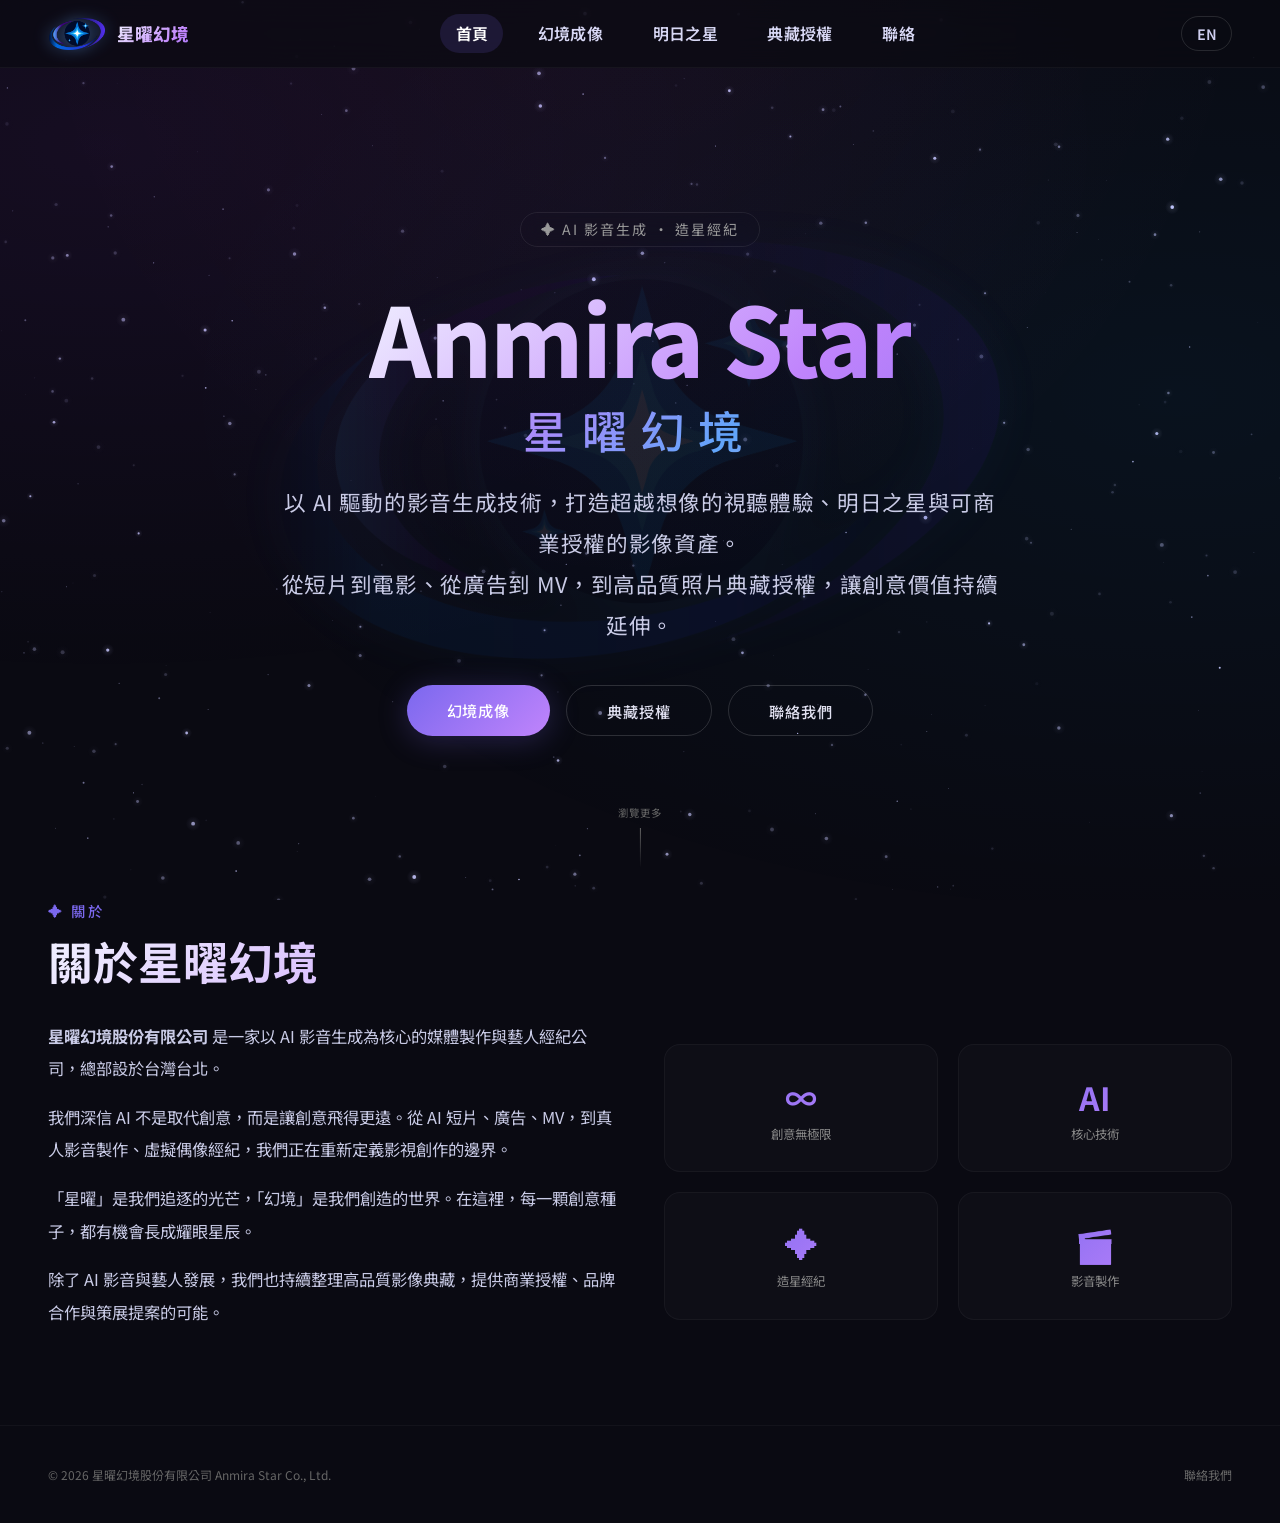
==== index.html @ bf7155d7 "Add files via upload Initial website upload" ====
<!DOCTYPE html>
<html lang="zh-TW">
<head>
    <meta charset="UTF-8">
    <meta name="viewport" content="width=device-width, initial-scale=1.0">
    <link rel="icon" href="assets/logo/logo.png">
    <title>星曜幻境 | Anmira Star</title>
    <meta name="description" content="星曜幻境 — AI 影音生成服務，短片、電影、廣告、MV、AI 虛擬偶像經紀。">
    <link rel="preconnect" href="https://fonts.googleapis.com">
    <link rel="preconnect" href="https://fonts.gstatic.com" crossorigin>
    <link href="https://fonts.googleapis.com/css2?family=Noto+Sans+TC:wght@300;400;500;700;900&family=Inter:wght@300;400;500;600;700;800&display=swap" rel="stylesheet">
    <style>
        *,*::before,*::after{margin:0;padding:0;box-sizing:border-box}
        html{scroll-behavior:smooth}
        body{font-family:'Noto Sans TC','Inter',sans-serif;background:#0a0a12;color:#e0e0f0;overflow-x:hidden}
        a{text-decoration:none;color:inherit}
        #starfield{position:fixed;top:0;left:0;width:100vw;height:100vh;z-index:0;pointer-events:none}
        .aether{position:fixed;top:-40%;left:-20%;width:140%;height:140%;background:radial-gradient(ellipse at 20% 40%,rgba(180,60,255,.07) 0%,transparent 50%),radial-gradient(ellipse at 80% 60%,rgba(0,180,255,.05) 0%,transparent 50%),radial-gradient(ellipse at 50% 20%,rgba(255,100,200,.04) 0%,transparent 50%);z-index:1;pointer-events:none;animation:ad 25s ease-in-out infinite}
        @keyframes ad{0%,100%{transform:translate(0,0)rotate(0deg)}25%{transform:translate(1.5%,-1%)rotate(.8deg)}50%{transform:translate(-.5%,1.5%)rotate(-.5deg)}75%{transform:translate(2%,.5%)rotate(.3deg)}}

        nav{position:fixed;top:0;left:0;right:0;z-index:100;display:flex;justify-content:space-between;align-items:center;padding:1rem 3rem;background:rgba(10,10,18,.7);backdrop-filter:blur(20px);border-bottom:1px solid rgba(255,255,255,.04)}
        .nav-logo{display:flex;align-items:center;gap:.7rem}
        .nav-logo-img{width:58px;height:32px;object-fit:contain;filter:drop-shadow(0 0 8px rgba(96,165,250,.45));animation:logoPulse 4.8s ease-in-out infinite}
        @keyframes logoPulse{0%,100%{transform:scale(1);filter:drop-shadow(0 0 7px rgba(96,165,250,.35))}50%{transform:scale(1.08);filter:drop-shadow(0 0 18px rgba(192,132,252,.7))}}
        .nav-logo svg{width:32px;height:32px}
        .nav-logo .bn{font-size:1.1rem;font-weight:800;background:linear-gradient(135deg,#f0f0ff,#c084fc,#7b68ee,#60a5fa,#f472b6,#fbbf24);-webkit-background-clip:text;-webkit-text-fill-color:transparent;background-clip:text;background-size:400% 400%;animation:hg 10s ease-in-out infinite}
        .nav-links{display:flex;gap:1.2rem;list-style:none}
        .nav-links a{font-size:1rem;font-weight:600;letter-spacing:.02em;color:#d8d8f5;padding:.45rem .95rem;border-radius:30px;transition:all .3s}
        .nav-links a:hover,.nav-links a.active{color:#fff;background:rgba(123,104,238,.12)}
        .nav-links a.active{background:rgba(123,104,238,.15)}
        .nav-right{display:flex;align-items:center;gap:1rem}
        .nav-lang-btn{padding:.38rem .9rem;border:1px solid rgba(255,255,255,.12);border-radius:30px;font-size:.9rem;font-weight:600;color:#cfcff0;transition:all .3s}
        .nav-lang-btn:hover{border-color:#7b68ee;color:#ffffff;background:rgba(123,104,238,.12)}
        .hamburger{display:none;flex-direction:column;gap:5px;cursor:pointer;padding:4px}
        .hamburger span{width:24px;height:2px;background:#e0e0f0;border-radius:2px;transition:.3s}

        .hero{position:relative;z-index:2;min-height:100vh;display:flex;flex-direction:column;justify-content:center;align-items:center;text-align:center;padding:7rem 2rem 4rem;overflow:hidden}
        .hero-logo-orbit{position:absolute;inset:auto auto 50% 50%;width:min(58vw,720px);height:auto;transform:translate(-50%,50%);opacity:.08;z-index:-1;filter:blur(.2px) drop-shadow(0 0 28px rgba(96,165,250,.55));animation:heroLogoFloat 16s ease-in-out infinite}
        @keyframes heroLogoFloat{0%,100%{transform:translate(-50%,50%) scale(1) rotate(-2deg);opacity:.07}50%{transform:translate(-50%,50%) scale(1.06) rotate(2deg);opacity:.13}}
        .hero-badge{display:inline-block;padding:.4rem 1.2rem;border:1px solid rgba(255,255,255,.08);border-radius:100px;font-size:.88rem;letter-spacing:.15em;color:#999;margin-bottom:2rem;backdrop-filter:blur(8px)}
        .hero h1{font-size:clamp(2.8rem,8vw,6rem);font-weight:800;line-height:1.2;letter-spacing:-.02em}
        .hero h1 .main{display:block;background:linear-gradient(135deg,#f0f0ff,#c084fc,#7b68ee,#60a5fa,#f472b6,#fbbf24);-webkit-background-clip:text;-webkit-text-fill-color:transparent;background-clip:text;background-size:400% 400%;animation:hg 10s ease-in-out infinite}
        @keyframes hg{0%,100%{background-position:0% 50%}25%{background-position:100% 50%}50%{background-position:200% 50%}75%{background-position:100% 50%}}
        .hero h1 .cn{display:block;font-size:clamp(1.6rem,4vw,2.8rem);font-weight:500;letter-spacing:.3em;margin-top:.6rem;background:linear-gradient(135deg,#c8c8e8,#a78bfa,#60a5fa,#f9a8d4);-webkit-background-clip:text;-webkit-text-fill-color:transparent;background-clip:text}
        .hero-sub{font-size:clamp(1.05rem,2.2vw,1.35rem);color:#c9cbe6;margin-top:1.5rem;max-width:720px;font-weight:400;letter-spacing:.03em;line-height:1.9}
        .hero-cta{margin-top:2.5rem;display:flex;gap:1rem;flex-wrap:wrap;justify-content:center}
        .btn{padding:.85rem 2.5rem;border-radius:60px;font-size:.95rem;font-weight:500;letter-spacing:.06em;transition:all .4s;border:none;cursor:pointer;font-family:inherit;display:inline-block}
        .btn-primary{background:linear-gradient(135deg,#7b68ee,#c084fc,#f472b6);color:#fff;background-size:200% 200%;box-shadow:0 4px 30px rgba(123,104,238,.25)}
        .btn-primary:hover{transform:translateY(-2px);box-shadow:0 8px 40px rgba(123,104,238,.4);background-position:100% 100%}
        .btn-outline{background:transparent;border:1px solid rgba(255,255,255,.15);color:#e0e0f0}
        .btn-outline:hover{border-color:#c084fc;background:rgba(192,132,252,.08)}
        .scroll-indicator{position:absolute;bottom:2rem;left:50%;transform:translateX(-50%);display:flex;flex-direction:column;align-items:center;gap:.5rem;color:#666;font-size:.65rem;letter-spacing:.1em}
        .scroll-indicator .line{width:1px;height:40px;background:linear-gradient(to bottom,#666,transparent);animation:sp 2s ease-in-out infinite}
        @keyframes sp{0%,100%{opacity:.3}50%{opacity:1}}

        .gt{background:linear-gradient(135deg,#f0f0ff,#c084fc,#7b68ee,#60a5fa,#f472b6,#fbbf24);-webkit-background-clip:text;-webkit-text-fill-color:transparent;background-clip:text;background-size:300% 300%;animation:gs 8s ease-in-out infinite}
        @keyframes gs{0%,100%{background-position:0% 50%}50%{background-position:100% 50%}}

        section{z-index:2;padding:5rem 3rem;position:relative}
        .s-label{font-size:.9rem;letter-spacing:.2em;color:#7b68ee;margin-bottom:.8rem;font-weight:500}
        .s-title{font-size:clamp(1.8rem,4vw,2.8rem);font-weight:700;margin-bottom:.8rem;line-height:1.2}
        .s-desc{color:#c9cbe6;max-width:640px;line-height:1.9;font-weight:400;font-size:1.02rem}

        .about-grid{display:grid;grid-template-columns:1fr 1fr;gap:3rem;align-items:center;margin-top:2rem}
        .about-grid .text p{color:#c9cbe6;line-height:2;margin-bottom:1rem;font-weight:400;font-size:1.02rem}
        .about-stats{display:grid;grid-template-columns:1fr 1fr;gap:1.2rem}
        .stat-item{text-align:center;padding:1.8rem;background:rgba(255,255,255,.02);border-radius:16px;border:1px solid rgba(255,255,255,.04)}
        .stat-item .num{font-size:2rem;font-weight:700;background:linear-gradient(135deg,#7b68ee,#c084fc,#60a5fa,#f472b6);-webkit-background-clip:text;-webkit-text-fill-color:transparent;background-clip:text;background-size:300% 300%;animation:gs 6s ease-in-out infinite}
        .stat-item .label{font-size:.78rem;color:#888;margin-top:.3rem}

        footer{z-index:2;padding:2.5rem 3rem;border-top:1px solid rgba(255,255,255,.04);display:flex;justify-content:space-between;align-items:center;flex-wrap:wrap;gap:1rem;font-size:.75rem;color:#666;position:relative}
        footer .fl{display:flex;gap:1.5rem}
        footer .fl a:hover{color:#c084fc}

        @media(max-width:900px){
            nav{padding:.9rem 1.5rem}
            .nav-links{display:none;position:fixed;top:60px;left:0;right:0;background:rgba(10,10,18,.95);backdrop-filter:blur(20px);flex-direction:column;padding:2rem;gap:1rem;text-align:center}
            .nav-links.open{display:flex}
            .nav-links a{padding:.6rem}
            .hamburger{display:flex}
            section{padding:3.5rem 1.5rem}
            .about-grid{grid-template-columns:1fr;gap:2rem}
            footer{flex-direction:column;text-align:center;padding:1.5rem}
        }
        @media(max-width:600px){.hero{padding-top:5rem}.hero-cta{flex-direction:column;align-items:center}.btn{width:100%;max-width:260px;text-align:center}}
    
        .logo-splash{position:fixed;inset:0;z-index:1000;background:#0a0a12;display:flex;align-items:center;justify-content:center;pointer-events:none;animation:splashFade 2.1s ease forwards}
        .logo-splash img{width:min(42vw,420px);filter:drop-shadow(0 0 30px rgba(96,165,250,.7));animation:splashLogo 1.8s ease-in-out forwards}
        @keyframes splashFade{0%,70%{opacity:1}100%{opacity:0;visibility:hidden}}
        @keyframes splashLogo{0%{opacity:0;transform:scale(.82) rotate(-6deg)}45%{opacity:1;transform:scale(1.06) rotate(2deg)}100%{opacity:.92;transform:scale(1) rotate(0)}}
    </style>
</head>
<body>
    <div class="logo-splash"><img src="assets/logo/logo.png" alt="Anmira Star logo intro"></div>
    <canvas id="starfield"></canvas>
    <div class="aether"></div>

    <nav>
        <div class="nav-logo">
            <img class="nav-logo-img" src="assets/logo/logo.png" alt="Anmira Star logo">
            <span class="bn">星曜幻境</span>
        </div>
        <ul class="nav-links">
            <li><a href="index.html" class="active">首頁</a></li>
            <li><a href="vision.html">幻境成像</a></li>
            <li><a href="stars.html">明日之星</a></li>
            <li><a href="licensing.html">典藏授權</a></li>
            <li><a href="contact.html">聯絡</a></li>
        </ul>
        <div class="nav-right">
            <a href="en.html" class="nav-lang-btn">EN</a>
            <div class="hamburger" onclick="document.querySelector('.nav-links').classList.toggle('open')"><span></span><span></span><span></span></div>
        </div>
    </nav>

    <section class="hero" id="home">
        <img class="hero-logo-orbit" src="assets/logo/logo.png" alt="Anmira Star logo background">
        <div class="hero-badge">✦ AI 影音生成 · 造星經紀</div>
        <h1>
            <span class="main">Anmira Star</span>
            <span class="cn">星曜幻境</span>
        </h1>
        <p class="hero-sub">
            以 AI 驅動的影音生成技術，打造超越想像的視聽體驗、明日之星與可商業授權的影像資產。<br>
            從短片到電影、從廣告到 MV，到高品質照片典藏授權，讓創意價值持續延伸。
        </p>
        <div class="hero-cta">
            <a href="vision.html" class="btn btn-primary">幻境成像</a>
            <a href="licensing.html" class="btn btn-outline">典藏授權</a>
            <a href="contact.html" class="btn btn-outline">聯絡我們</a>
        </div>
        <div class="scroll-indicator"><span>瀏覽更多</span><div class="line"></div></div>
    </section>

    <section id="about" style="padding-top:0">
        <div class="s-label">✦ 關於</div>
        <h2 class="s-title gt">關於星曜幻境</h2>
        <div class="about-grid">
            <div class="text">
                <p><strong>星曜幻境股份有限公司</strong> 是一家以 AI 影音生成為核心的媒體製作與藝人經紀公司，總部設於台灣台北。</p>
                <p>我們深信 AI 不是取代創意，而是讓創意飛得更遠。從 AI 短片、廣告、MV，到真人影音製作、虛擬偶像經紀，我們正在重新定義影視創作的邊界。</p>
                <p>「星曜」是我們追逐的光芒，「幻境」是我們創造的世界。在這裡，每一顆創意種子，都有機會長成耀眼星辰。</p>
                <p>除了 AI 影音與藝人發展，我們也持續整理高品質影像典藏，提供商業授權、品牌合作與策展提案的可能。</p>
            </div>
            <div class="about-stats">
                <div class="stat-item"><div class="num">∞</div><div class="label">創意無極限</div></div>
                <div class="stat-item"><div class="num">AI</div><div class="label">核心技術</div></div>
                <div class="stat-item"><div class="num">✦</div><div class="label">造星經紀</div></div>
                <div class="stat-item"><div class="num">🎬</div><div class="label">影音製作</div></div>
            </div>
        </div>
    </section>

    <footer>
        <div>© 2026 星曜幻境股份有限公司 Anmira Star Co., Ltd.</div>
        <div class="fl"><a href="contact.html">聯絡我們</a></div>
    </footer>

    <script>
        const c=document.getElementById('starfield'),x=c.getContext('2d');
        let w,h,s=[];
        function r(){w=c.width=innerWidth;h=c.height=innerHeight}
        addEventListener('resize',r);r();
        for(let i=350;i--;)s.push({x:Math.random()*w,y:Math.random()*h,r:Math.random()*1.8+.2,a:Math.random()*.8+.2,sp:Math.random()*.15+.02,d:Math.random()*.3-.15,p:Math.random()*6.28,ps:Math.random()*.01+.005});
        function dr(){x.clearRect(0,0,w,h);for(const o of s){o.p+=o.ps;let a=o.a*(.6+.4*Math.sin(o.p));x.beginPath();x.arc(o.x,o.y,o.r,0,7);x.fillStyle=`rgba(200,200,255,${a})`;x.fill();if(o.r>1){let g=x.createRadialGradient(o.x,o.y,0,o.x,o.y,o.r*4);g.addColorStop(0,`rgba(200,200,255,${a*.15})`);g.addColorStop(1,'rgba(200,200,255,0)');x.beginPath();x.arc(o.x,o.y,o.r*4,0,7);x.fillStyle=g;x.fill()}}}
        function an(){for(const o of s){o.x+=o.d;o.y+=o.sp;if(o.y>h+5){o.y=-5;o.x=Math.random()*w}if(o.x>w+5)o.x=-5;if(o.x<-5)o.x=w+5}dr();requestAnimationFrame(an)}
        an();
    </script>
</body>
</html>
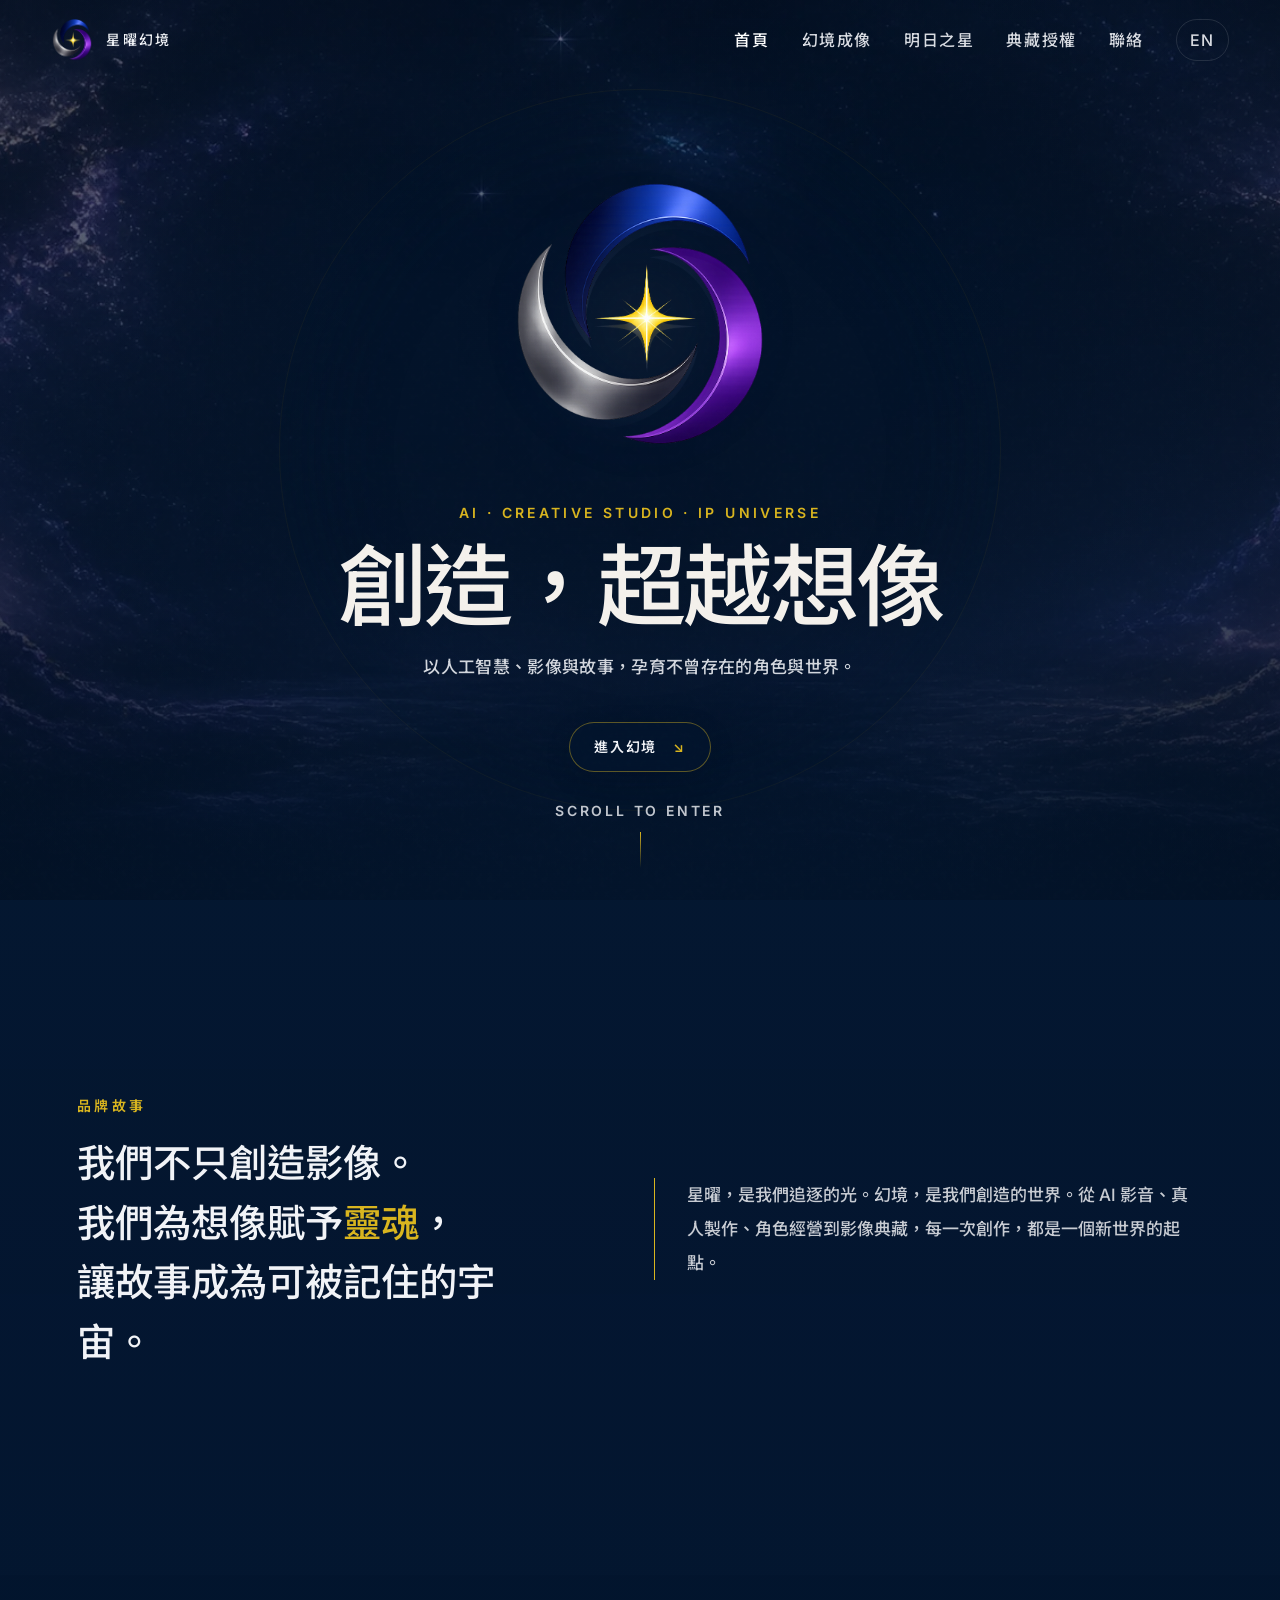
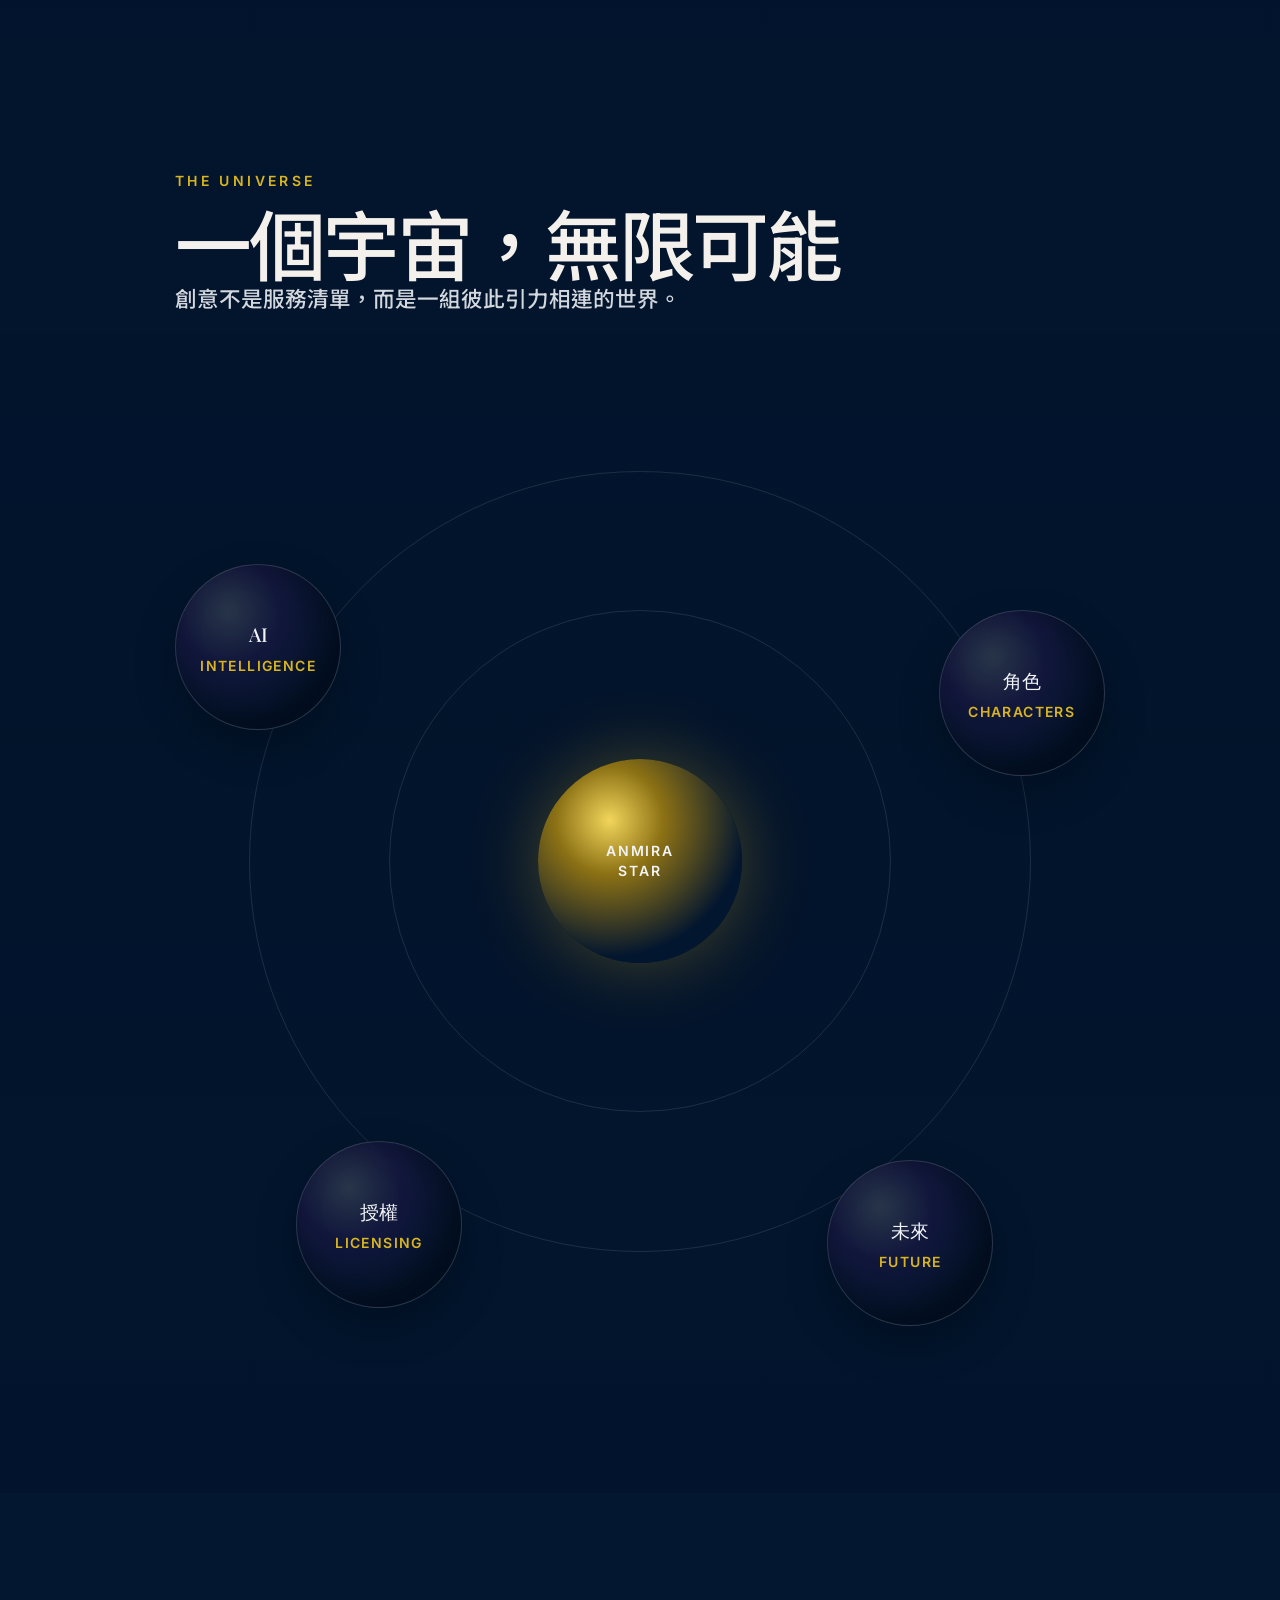
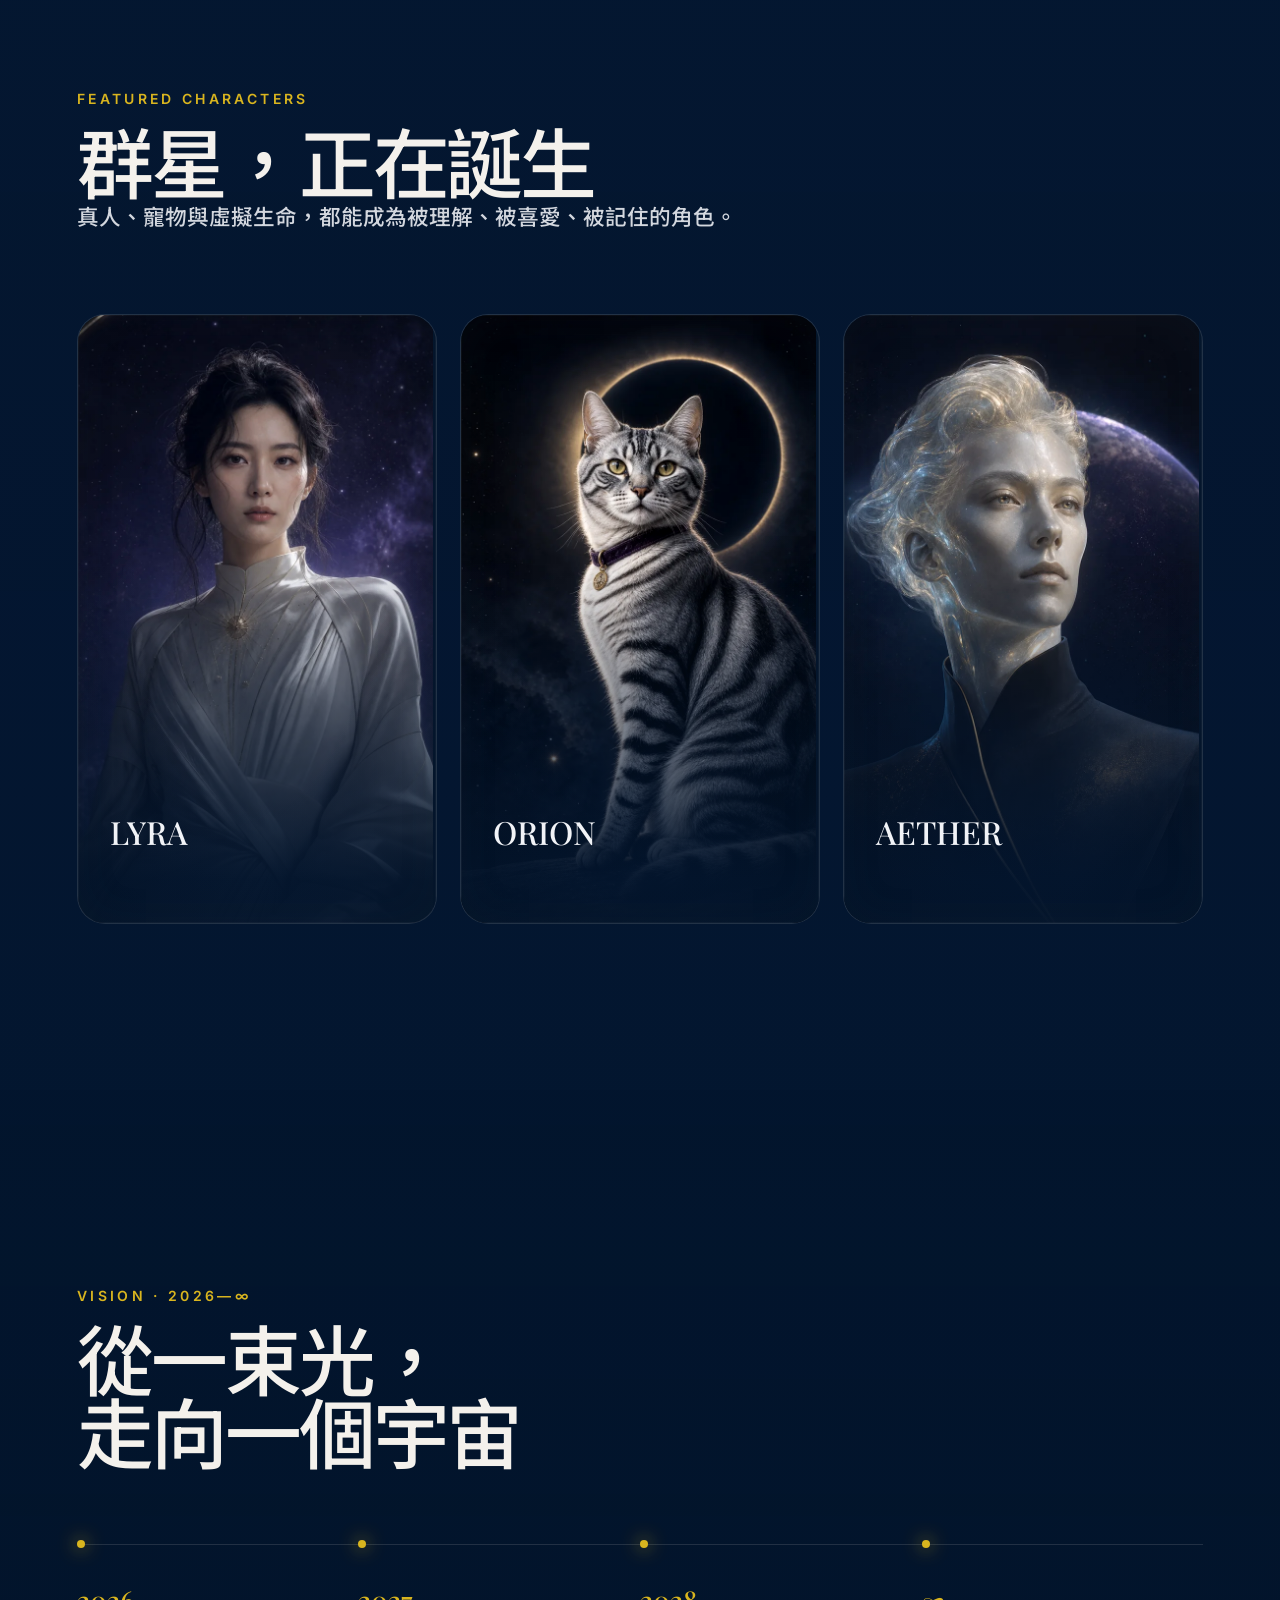
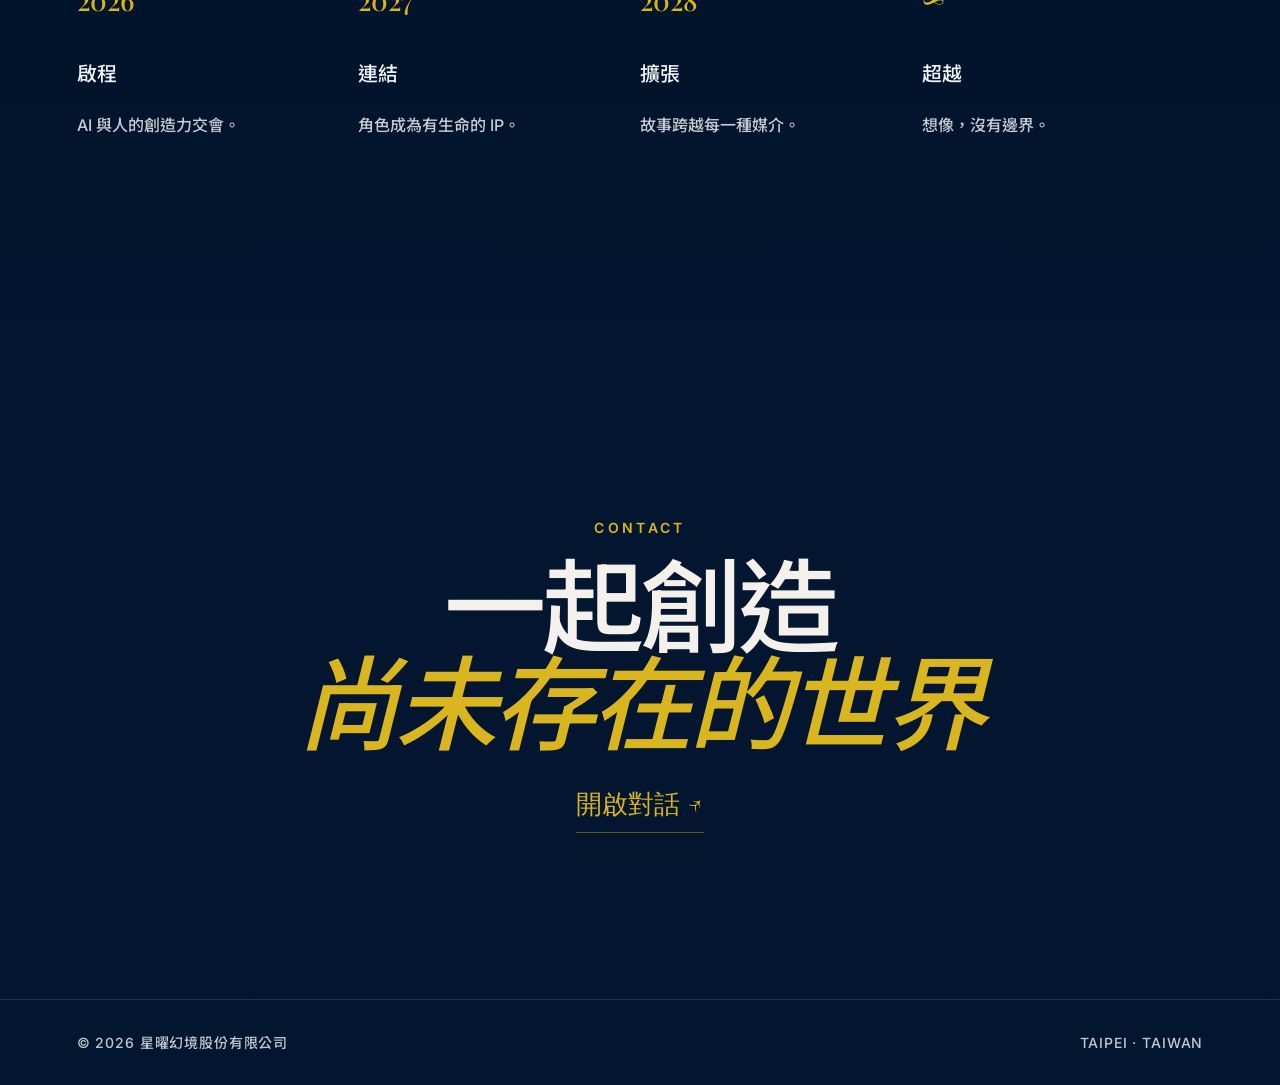
==== commit 795c27fe: "Add files via upload" ====
--- a/index.html
+++ b/index.html
@@ -1,170 +1 @@
-<!DOCTYPE html>
-<html lang="zh-TW">
-<head>
-    <meta charset="UTF-8">
-    <meta name="viewport" content="width=device-width, initial-scale=1.0">
-    <link rel="icon" href="assets/logo/logo.png">
-    <title>星曜幻境 | Anmira Star</title>
-    <meta name="description" content="星曜幻境 — AI 影音生成服務，短片、電影、廣告、MV、AI 虛擬偶像經紀。">
-    <link rel="preconnect" href="https://fonts.googleapis.com">
-    <link rel="preconnect" href="https://fonts.gstatic.com" crossorigin>
-    <link href="https://fonts.googleapis.com/css2?family=Noto+Sans+TC:wght@300;400;500;700;900&family=Inter:wght@300;400;500;600;700;800&display=swap" rel="stylesheet">
-    <style>
-        *,*::before,*::after{margin:0;padding:0;box-sizing:border-box}
-        html{scroll-behavior:smooth}
-        body{font-family:'Noto Sans TC','Inter',sans-serif;background:#0a0a12;color:#e0e0f0;overflow-x:hidden}
-        a{text-decoration:none;color:inherit}
-        #starfield{position:fixed;top:0;left:0;width:100vw;height:100vh;z-index:0;pointer-events:none}
-        .aether{position:fixed;top:-40%;left:-20%;width:140%;height:140%;background:radial-gradient(ellipse at 20% 40%,rgba(180,60,255,.07) 0%,transparent 50%),radial-gradient(ellipse at 80% 60%,rgba(0,180,255,.05) 0%,transparent 50%),radial-gradient(ellipse at 50% 20%,rgba(255,100,200,.04) 0%,transparent 50%);z-index:1;pointer-events:none;animation:ad 25s ease-in-out infinite}
-        @keyframes ad{0%,100%{transform:translate(0,0)rotate(0deg)}25%{transform:translate(1.5%,-1%)rotate(.8deg)}50%{transform:translate(-.5%,1.5%)rotate(-.5deg)}75%{transform:translate(2%,.5%)rotate(.3deg)}}
-
-        nav{position:fixed;top:0;left:0;right:0;z-index:100;display:flex;justify-content:space-between;align-items:center;padding:1rem 3rem;background:rgba(10,10,18,.7);backdrop-filter:blur(20px);border-bottom:1px solid rgba(255,255,255,.04)}
-        .nav-logo{display:flex;align-items:center;gap:.7rem}
-        .nav-logo-img{width:58px;height:32px;object-fit:contain;filter:drop-shadow(0 0 8px rgba(96,165,250,.45));animation:logoPulse 4.8s ease-in-out infinite}
-        @keyframes logoPulse{0%,100%{transform:scale(1);filter:drop-shadow(0 0 7px rgba(96,165,250,.35))}50%{transform:scale(1.08);filter:drop-shadow(0 0 18px rgba(192,132,252,.7))}}
-        .nav-logo svg{width:32px;height:32px}
-        .nav-logo .bn{font-size:1.1rem;font-weight:800;background:linear-gradient(135deg,#f0f0ff,#c084fc,#7b68ee,#60a5fa,#f472b6,#fbbf24);-webkit-background-clip:text;-webkit-text-fill-color:transparent;background-clip:text;background-size:400% 400%;animation:hg 10s ease-in-out infinite}
-        .nav-links{display:flex;gap:1.2rem;list-style:none}
-        .nav-links a{font-size:1rem;font-weight:600;letter-spacing:.02em;color:#d8d8f5;padding:.45rem .95rem;border-radius:30px;transition:all .3s}
-        .nav-links a:hover,.nav-links a.active{color:#fff;background:rgba(123,104,238,.12)}
-        .nav-links a.active{background:rgba(123,104,238,.15)}
-        .nav-right{display:flex;align-items:center;gap:1rem}
-        .nav-lang-btn{padding:.38rem .9rem;border:1px solid rgba(255,255,255,.12);border-radius:30px;font-size:.9rem;font-weight:600;color:#cfcff0;transition:all .3s}
-        .nav-lang-btn:hover{border-color:#7b68ee;color:#ffffff;background:rgba(123,104,238,.12)}
-        .hamburger{display:none;flex-direction:column;gap:5px;cursor:pointer;padding:4px}
-        .hamburger span{width:24px;height:2px;background:#e0e0f0;border-radius:2px;transition:.3s}
-
-        .hero{position:relative;z-index:2;min-height:100vh;display:flex;flex-direction:column;justify-content:center;align-items:center;text-align:center;padding:7rem 2rem 4rem;overflow:hidden}
-        .hero-logo-orbit{position:absolute;inset:auto auto 50% 50%;width:min(58vw,720px);height:auto;transform:translate(-50%,50%);opacity:.08;z-index:-1;filter:blur(.2px) drop-shadow(0 0 28px rgba(96,165,250,.55));animation:heroLogoFloat 16s ease-in-out infinite}
-        @keyframes heroLogoFloat{0%,100%{transform:translate(-50%,50%) scale(1) rotate(-2deg);opacity:.07}50%{transform:translate(-50%,50%) scale(1.06) rotate(2deg);opacity:.13}}
-        .hero-badge{display:inline-block;padding:.4rem 1.2rem;border:1px solid rgba(255,255,255,.08);border-radius:100px;font-size:.88rem;letter-spacing:.15em;color:#999;margin-bottom:2rem;backdrop-filter:blur(8px)}
-        .hero h1{font-size:clamp(2.8rem,8vw,6rem);font-weight:800;line-height:1.2;letter-spacing:-.02em}
-        .hero h1 .main{display:block;background:linear-gradient(135deg,#f0f0ff,#c084fc,#7b68ee,#60a5fa,#f472b6,#fbbf24);-webkit-background-clip:text;-webkit-text-fill-color:transparent;background-clip:text;background-size:400% 400%;animation:hg 10s ease-in-out infinite}
-        @keyframes hg{0%,100%{background-position:0% 50%}25%{background-position:100% 50%}50%{background-position:200% 50%}75%{background-position:100% 50%}}
-        .hero h1 .cn{display:block;font-size:clamp(1.6rem,4vw,2.8rem);font-weight:500;letter-spacing:.3em;margin-top:.6rem;background:linear-gradient(135deg,#c8c8e8,#a78bfa,#60a5fa,#f9a8d4);-webkit-background-clip:text;-webkit-text-fill-color:transparent;background-clip:text}
-        .hero-sub{font-size:clamp(1.05rem,2.2vw,1.35rem);color:#c9cbe6;margin-top:1.5rem;max-width:720px;font-weight:400;letter-spacing:.03em;line-height:1.9}
-        .hero-cta{margin-top:2.5rem;display:flex;gap:1rem;flex-wrap:wrap;justify-content:center}
-        .btn{padding:.85rem 2.5rem;border-radius:60px;font-size:.95rem;font-weight:500;letter-spacing:.06em;transition:all .4s;border:none;cursor:pointer;font-family:inherit;display:inline-block}
-        .btn-primary{background:linear-gradient(135deg,#7b68ee,#c084fc,#f472b6);color:#fff;background-size:200% 200%;box-shadow:0 4px 30px rgba(123,104,238,.25)}
-        .btn-primary:hover{transform:translateY(-2px);box-shadow:0 8px 40px rgba(123,104,238,.4);background-position:100% 100%}
-        .btn-outline{background:transparent;border:1px solid rgba(255,255,255,.15);color:#e0e0f0}
-        .btn-outline:hover{border-color:#c084fc;background:rgba(192,132,252,.08)}
-        .scroll-indicator{position:absolute;bottom:2rem;left:50%;transform:translateX(-50%);display:flex;flex-direction:column;align-items:center;gap:.5rem;color:#666;font-size:.65rem;letter-spacing:.1em}
-        .scroll-indicator .line{width:1px;height:40px;background:linear-gradient(to bottom,#666,transparent);animation:sp 2s ease-in-out infinite}
-        @keyframes sp{0%,100%{opacity:.3}50%{opacity:1}}
-
-        .gt{background:linear-gradient(135deg,#f0f0ff,#c084fc,#7b68ee,#60a5fa,#f472b6,#fbbf24);-webkit-background-clip:text;-webkit-text-fill-color:transparent;background-clip:text;background-size:300% 300%;animation:gs 8s ease-in-out infinite}
-        @keyframes gs{0%,100%{background-position:0% 50%}50%{background-position:100% 50%}}
-
-        section{z-index:2;padding:5rem 3rem;position:relative}
-        .s-label{font-size:.9rem;letter-spacing:.2em;color:#7b68ee;margin-bottom:.8rem;font-weight:500}
-        .s-title{font-size:clamp(1.8rem,4vw,2.8rem);font-weight:700;margin-bottom:.8rem;line-height:1.2}
-        .s-desc{color:#c9cbe6;max-width:640px;line-height:1.9;font-weight:400;font-size:1.02rem}
-
-        .about-grid{display:grid;grid-template-columns:1fr 1fr;gap:3rem;align-items:center;margin-top:2rem}
-        .about-grid .text p{color:#c9cbe6;line-height:2;margin-bottom:1rem;font-weight:400;font-size:1.02rem}
-        .about-stats{display:grid;grid-template-columns:1fr 1fr;gap:1.2rem}
-        .stat-item{text-align:center;padding:1.8rem;background:rgba(255,255,255,.02);border-radius:16px;border:1px solid rgba(255,255,255,.04)}
-        .stat-item .num{font-size:2rem;font-weight:700;background:linear-gradient(135deg,#7b68ee,#c084fc,#60a5fa,#f472b6);-webkit-background-clip:text;-webkit-text-fill-color:transparent;background-clip:text;background-size:300% 300%;animation:gs 6s ease-in-out infinite}
-        .stat-item .label{font-size:.78rem;color:#888;margin-top:.3rem}
-
-        footer{z-index:2;padding:2.5rem 3rem;border-top:1px solid rgba(255,255,255,.04);display:flex;justify-content:space-between;align-items:center;flex-wrap:wrap;gap:1rem;font-size:.75rem;color:#666;position:relative}
-        footer .fl{display:flex;gap:1.5rem}
-        footer .fl a:hover{color:#c084fc}
-
-        @media(max-width:900px){
-            nav{padding:.9rem 1.5rem}
-            .nav-links{display:none;position:fixed;top:60px;left:0;right:0;background:rgba(10,10,18,.95);backdrop-filter:blur(20px);flex-direction:column;padding:2rem;gap:1rem;text-align:center}
-            .nav-links.open{display:flex}
-            .nav-links a{padding:.6rem}
-            .hamburger{display:flex}
-            section{padding:3.5rem 1.5rem}
-            .about-grid{grid-template-columns:1fr;gap:2rem}
-            footer{flex-direction:column;text-align:center;padding:1.5rem}
-        }
-        @media(max-width:600px){.hero{padding-top:5rem}.hero-cta{flex-direction:column;align-items:center}.btn{width:100%;max-width:260px;text-align:center}}
-    
-        .logo-splash{position:fixed;inset:0;z-index:1000;background:#0a0a12;display:flex;align-items:center;justify-content:center;pointer-events:none;animation:splashFade 2.1s ease forwards}
-        .logo-splash img{width:min(42vw,420px);filter:drop-shadow(0 0 30px rgba(96,165,250,.7));animation:splashLogo 1.8s ease-in-out forwards}
-        @keyframes splashFade{0%,70%{opacity:1}100%{opacity:0;visibility:hidden}}
-        @keyframes splashLogo{0%{opacity:0;transform:scale(.82) rotate(-6deg)}45%{opacity:1;transform:scale(1.06) rotate(2deg)}100%{opacity:.92;transform:scale(1) rotate(0)}}
-    </style>
-</head>
-<body>
-    <div class="logo-splash"><img src="assets/logo/logo.png" alt="Anmira Star logo intro"></div>
-    <canvas id="starfield"></canvas>
-    <div class="aether"></div>
-
-    <nav>
-        <div class="nav-logo">
-            <img class="nav-logo-img" src="assets/logo/logo.png" alt="Anmira Star logo">
-            <span class="bn">星曜幻境</span>
-        </div>
-        <ul class="nav-links">
-            <li><a href="index.html" class="active">首頁</a></li>
-            <li><a href="vision.html">幻境成像</a></li>
-            <li><a href="stars.html">明日之星</a></li>
-            <li><a href="licensing.html">典藏授權</a></li>
-            <li><a href="contact.html">聯絡</a></li>
-        </ul>
-        <div class="nav-right">
-            <a href="en.html" class="nav-lang-btn">EN</a>
-            <div class="hamburger" onclick="document.querySelector('.nav-links').classList.toggle('open')"><span></span><span></span><span></span></div>
-        </div>
-    </nav>
-
-    <section class="hero" id="home">
-        <img class="hero-logo-orbit" src="assets/logo/logo.png" alt="Anmira Star logo background">
-        <div class="hero-badge">✦ AI 影音生成 · 造星經紀</div>
-        <h1>
-            <span class="main">Anmira Star</span>
-            <span class="cn">星曜幻境</span>
-        </h1>
-        <p class="hero-sub">
-            以 AI 驅動的影音生成技術，打造超越想像的視聽體驗、明日之星與可商業授權的影像資產。<br>
-            從短片到電影、從廣告到 MV，到高品質照片典藏授權，讓創意價值持續延伸。
-        </p>
-        <div class="hero-cta">
-            <a href="vision.html" class="btn btn-primary">幻境成像</a>
-            <a href="licensing.html" class="btn btn-outline">典藏授權</a>
-            <a href="contact.html" class="btn btn-outline">聯絡我們</a>
-        </div>
-        <div class="scroll-indicator"><span>瀏覽更多</span><div class="line"></div></div>
-    </section>
-
-    <section id="about" style="padding-top:0">
-        <div class="s-label">✦ 關於</div>
-        <h2 class="s-title gt">關於星曜幻境</h2>
-        <div class="about-grid">
-            <div class="text">
-                <p><strong>星曜幻境股份有限公司</strong> 是一家以 AI 影音生成為核心的媒體製作與藝人經紀公司，總部設於台灣台北。</p>
-                <p>我們深信 AI 不是取代創意，而是讓創意飛得更遠。從 AI 短片、廣告、MV，到真人影音製作、虛擬偶像經紀，我們正在重新定義影視創作的邊界。</p>
-                <p>「星曜」是我們追逐的光芒，「幻境」是我們創造的世界。在這裡，每一顆創意種子，都有機會長成耀眼星辰。</p>
-                <p>除了 AI 影音與藝人發展，我們也持續整理高品質影像典藏，提供商業授權、品牌合作與策展提案的可能。</p>
-            </div>
-            <div class="about-stats">
-                <div class="stat-item"><div class="num">∞</div><div class="label">創意無極限</div></div>
-                <div class="stat-item"><div class="num">AI</div><div class="label">核心技術</div></div>
-                <div class="stat-item"><div class="num">✦</div><div class="label">造星經紀</div></div>
-                <div class="stat-item"><div class="num">🎬</div><div class="label">影音製作</div></div>
-            </div>
-        </div>
-    </section>
-
-    <footer>
-        <div>© 2026 星曜幻境股份有限公司 Anmira Star Co., Ltd.</div>
-        <div class="fl"><a href="contact.html">聯絡我們</a></div>
-    </footer>
-
-    <script>
-        const c=document.getElementById('starfield'),x=c.getContext('2d');
-        let w,h,s=[];
-        function r(){w=c.width=innerWidth;h=c.height=innerHeight}
-        addEventListener('resize',r);r();
-        for(let i=350;i--;)s.push({x:Math.random()*w,y:Math.random()*h,r:Math.random()*1.8+.2,a:Math.random()*.8+.2,sp:Math.random()*.15+.02,d:Math.random()*.3-.15,p:Math.random()*6.28,ps:Math.random()*.01+.005});
-        function dr(){x.clearRect(0,0,w,h);for(const o of s){o.p+=o.ps;let a=o.a*(.6+.4*Math.sin(o.p));x.beginPath();x.arc(o.x,o.y,o.r,0,7);x.fillStyle=`rgba(200,200,255,${a})`;x.fill();if(o.r>1){let g=x.createRadialGradient(o.x,o.y,0,o.x,o.y,o.r*4);g.addColorStop(0,`rgba(200,200,255,${a*.15})`);g.addColorStop(1,'rgba(200,200,255,0)');x.beginPath();x.arc(o.x,o.y,o.r*4,0,7);x.fillStyle=g;x.fill()}}}
-        function an(){for(const o of s){o.x+=o.d;o.y+=o.sp;if(o.y>h+5){o.y=-5;o.x=Math.random()*w}if(o.x>w+5)o.x=-5;if(o.x<-5)o.x=w+5}dr();requestAnimationFrame(an)}
-        an();
-    </script>
-</body>
-</html>+<!doctype html><html lang="zh-Hant"><head><meta charset="utf-8"><meta name="viewport" content="width=device-width,initial-scale=1"><title>星曜幻境 ANMIRA STAR｜創造，超越想像</title><meta name="description" content="星曜幻境以 AI、影像與故事，創造角色、IP 與未來世界。"><meta name="theme-color" content="#030714"><link rel="icon" type="image/png" sizes="32x32" href="assets/brand/favicon-32x32.png?v=3"><link rel="icon" type="image/png" sizes="16x16" href="assets/brand/favicon-16x16.png?v=3"><link rel="icon" type="image/png" sizes="48x48" href="assets/brand/favicon-48x48.png?v=3"><link rel="shortcut icon" href="favicon.ico?v=3"><link rel="apple-touch-icon" sizes="180x180" href="assets/brand/apple-touch-icon.png?v=3"><link rel="preload" as="image" href="assets/images/cinematic/hero-universe.webp"><link rel="stylesheet" href="assets/css/cinematic.css"></head><body data-lang="zh" data-page="home"><script src="assets/js/cinematic.js"></script></body></html>
--- a/assets/css/cinematic.css
+++ b/assets/css/cinematic.css
@@ -0,0 +1,49 @@
+@import url('https://fonts.googleapis.com/css2?family=Inter:wght@500;600&family=Noto+Sans+TC:wght@500;600&family=Playfair+Display:ital,wght@0,500;1,500&display=swap');
+
+:root{--ink:#03162F;--night:#020b18;--violet:#45206F;--gold:#D9B51F;--silver:#5F6673;--text:#f1f3f7;--muted:#c7cbd2;--line:rgba(95,102,115,.34);--glass:rgba(3,22,47,.68)}
+*{box-sizing:border-box}
+html{scroll-behavior:smooth;background:var(--ink)}
+body{margin:0;color:var(--text);background:var(--ink);font-family:Inter,'Noto Sans TC',sans-serif;font-size:17px;font-weight:500;line-height:1.75;overflow-x:hidden}
+body::before{content:"";position:fixed;inset:0;pointer-events:none;z-index:20;opacity:.018;background-image:url("data:image/svg+xml,%3Csvg viewBox='0 0 180 180' xmlns='http://www.w3.org/2000/svg'%3E%3Cfilter id='n'%3E%3CfeTurbulence type='fractalNoise' baseFrequency='.9' numOctaves='4' stitchTiles='stitch'/%3E%3C/filter%3E%3Crect width='100%25' height='100%25' filter='url(%23n)' opacity='.7'/%3E%3C/svg%3E")}
+a{color:inherit;text-decoration:none} button{font:inherit} img{max-width:100%}
+.skip{position:fixed;left:1rem;top:-5rem;z-index:1000;background:#fff;color:#000;padding:.7rem 1rem}.skip:focus{top:1rem}
+#stars{position:fixed;inset:0;z-index:0;pointer-events:none}
+.nav{position:fixed;z-index:100;top:0;left:0;width:100%;padding:18px 4vw;display:flex;align-items:center;justify-content:space-between;background:transparent;border-bottom:1px solid transparent;transition:padding .8s cubic-bezier(.22,1,.36,1),background-color .8s ease,border-color .8s ease,backdrop-filter .8s ease}
+.nav.scrolled{padding-top:12px;padding-bottom:12px;background:rgba(3,22,47,.58);backdrop-filter:blur(18px) saturate(115%);border-bottom-color:rgba(95,102,115,.18)}
+.nav.solid{background:rgba(3,22,47,.97);backdrop-filter:blur(12px);border-bottom-color:rgba(95,102,115,.26)}
+.brand{display:flex;align-items:center;gap:13px;letter-spacing:.17em;font-size:14px;font-weight:500}
+.brand img{display:block;width:42px;height:44px;object-fit:contain;object-position:center}
+.nav-links{display:flex;gap:2rem;align-items:center}.nav-links a{font-size:16px;font-weight:500;line-height:1.4;letter-spacing:.1em;text-transform:uppercase;color:#d8dbe1;transition:.3s}.nav-links a:hover,.nav-links a[aria-current=page]{color:#fff}
+.lang{border:1px solid var(--line);border-radius:99px;padding:.55rem .8rem!important}
+.menu{display:none;color:#fff;background:none;border:0;padding:.5rem;font-size:1.2rem}
+.page{position:relative;z-index:2}
+.hero{min-height:100svh;position:relative;display:grid;place-items:center;text-align:center;isolation:isolate;overflow:hidden;padding:8rem 1.5rem 5rem;background-image:linear-gradient(180deg,rgba(3,22,47,.54),rgba(3,22,47,.72) 72%,#03162F 98%),url('../images/cinematic/hero-universe.webp');background-size:auto,cover;background-repeat:no-repeat;background-position:center,center;animation:heroDrift 26s ease-in-out infinite alternate}
+.hero::before{content:"";position:absolute;width:min(60vw,720px);aspect-ratio:1;border:1px solid rgba(217,181,31,.055);border-radius:50%;box-shadow:inset 0 0 100px rgba(3,22,47,.48);z-index:-1}
+.hero::after{content:"";position:absolute;z-index:-1;inset:0;pointer-events:none;background:radial-gradient(ellipse at 50% 42%,transparent 24%,rgba(2,11,24,.1) 58%,rgba(2,11,24,.42) 100%)}
+.hero-core{position:relative;isolation:isolate;max-width:940px;display:flex;flex-direction:column;align-items:center}.hero-logo-wrap{position:relative;display:inline-flex;align-items:center;justify-content:center;isolation:isolate}.hero-logo-wrap::before{content:"";position:absolute;left:50%;top:50%;width:118%;aspect-ratio:1;transform:translate(-50%,-50%);border-radius:47% 53% 49% 51%;background:radial-gradient(circle,rgba(242,246,255,.08) 0%,rgba(126,151,214,.05) 32%,rgba(67,74,156,.025) 50%,rgba(5,10,36,0) 72%);filter:blur(18px);opacity:.55;pointer-events:none;z-index:-1}.hero-logo-wrap::after{content:"";position:absolute;inset:0;z-index:2;pointer-events:none;background:radial-gradient(circle at 50% 50%,rgba(255,250,224,.72) 0%,rgba(245,205,78,.4) 8%,rgba(225,233,255,.24) 20%,rgba(126,151,214,.12) 36%,rgba(67,74,156,0) 58%);-webkit-mask:url('../brand/logo-master.png') center/contain no-repeat;mask:url('../brand/logo-master.png') center/contain no-repeat;mix-blend-mode:screen;opacity:.38}.hero-logo{position:relative;z-index:1;display:block;width:min(29vw,270px);height:auto;object-fit:contain;object-position:center;margin:0 auto 1rem}
+.eyebrow{font-size:14px;font-weight:600;line-height:1.5;letter-spacing:.24em;text-transform:uppercase;color:var(--gold);margin:1.8rem 0 1rem}
+h1,h2,h3,p{margin-top:0}.display{font-family:'Playfair Display','Noto Sans TC',serif;font-size:clamp(3rem,8vw,7rem);line-height:.95;font-weight:500;letter-spacing:-.04em;margin:0;color:#f4f1ec;text-wrap:balance}
+.display em{font-weight:500;color:var(--gold)}
+.hero .display{font-size:clamp(2.7rem,7vw,6.6rem)}
+.hero-sub{max-width:560px;margin:1.75rem auto 0;color:#d3d7de;line-height:1.85;font-size:17px;font-weight:500;letter-spacing:.02em}
+.cta{display:inline-flex;align-items:center;gap:1rem;margin-top:2.4rem;padding:.85rem 1.5rem;border:1px solid rgba(217,181,31,.42);border-radius:99px;background:rgba(3,22,47,.68);backdrop-filter:blur(14px);letter-spacing:.13em;font-size:14px;font-weight:600;line-height:1.5;text-transform:uppercase;box-shadow:0 8px 28px rgba(2,11,24,.12);transition:transform .7s cubic-bezier(.22,1,.36,1),border-color .7s ease,background-color .7s ease,box-shadow .7s ease,filter .7s ease}
+.cta:hover{transform:translateY(-2px);filter:brightness(1.05);border-color:rgba(217,181,31,.62);box-shadow:0 12px 32px rgba(2,11,24,.2)}.cta span{color:var(--gold)}
+.scroll-cue{position:absolute;bottom:2rem;font-size:14px;font-weight:600;line-height:1.4;letter-spacing:.2em;color:#c2c7cf}.scroll-cue::after{content:"";display:block;width:1px;height:36px;margin:.7rem auto 0;background:linear-gradient(var(--gold),transparent)}
+.intro-running .hero-logo-wrap{opacity:.65;transform:translate(-14px,32px) scale(.72) rotate(-10deg);filter:blur(2px)}.intro-running .hero-core>.eyebrow,.intro-running .hero-core>.display,.intro-running .hero-core>.hero-sub,.intro-running .hero-core>.cta,.intro-running .hero>.scroll-cue{opacity:0;transform:translateY(12px)}.intro-running.intro-active .hero-logo-wrap{animation:anmiraLogoMotion 1.28s linear both,anmiraLogoClarity .3s ease-out both}.intro-running.intro-active .hero-core>.eyebrow,.intro-running.intro-active .hero-core>.display,.intro-running.intro-active .hero-core>.hero-sub,.intro-running.intro-active .hero-core>.cta,.intro-running.intro-active .hero>.scroll-cue{animation:anmiraHeroContentIntro .5s cubic-bezier(.16,1,.3,1) both}.intro-running.intro-active .hero-core>.eyebrow{animation-delay:1.15s}.intro-running.intro-active .hero-core>.display{animation-delay:1.24s}.intro-running.intro-active .hero-core>.hero-sub{animation-delay:1.33s}.intro-running.intro-active .hero-core>.cta{animation-delay:1.42s}.intro-running.intro-active .hero>.scroll-cue{animation-delay:1.51s}
+.section{padding:clamp(7rem,13vw,12rem) 6vw;position:relative}.page>.section:nth-of-type(even){background:linear-gradient(180deg,rgba(95,102,115,.018),rgba(69,32,111,.025),rgba(95,102,115,.012))}.page>.section:nth-of-type(odd):not(.contact){background:linear-gradient(180deg,rgba(2,11,24,.06),rgba(2,11,24,.13),rgba(2,11,24,.05))}.section-inner{max-width:1320px;margin:auto}
+.section-head{max-width:760px;margin-bottom:4.75rem}.section-head .display{font-size:clamp(2.6rem,6vw,5.5rem)}.lede{font-size:clamp(17px,1.7vw,1.35rem);font-weight:500;line-height:1.85;color:#d3d7de}
+.story{display:grid;grid-template-columns:.9fr 1.1fr;gap:10vw;align-items:center}.story-copy{font-family:'Playfair Display','Noto Sans TC',serif;font-size:clamp(1.5rem,3vw,2.7rem);font-weight:500;line-height:1.55;color:#f1f3f7}.story-copy strong{color:var(--gold);font-weight:500}.story-aside{border-left:1px solid var(--gold);padding-left:2rem;color:var(--muted);font-size:17px;font-weight:500;line-height:2}
+.universe{min-height:900px;display:grid;place-items:center}.system{position:relative;width:min(84vw,930px);aspect-ratio:1}.orbit{position:absolute;border:1px solid rgba(95,102,115,.3);border-radius:50%;inset:8%}.orbit:nth-child(2){inset:23%}.core{position:absolute;inset:39%;border-radius:50%;background:radial-gradient(circle at 35% 30%,#f1d55b,#8b7014 28%,#03162F 70%);box-shadow:0 0 70px rgba(217,181,31,.3);display:grid;place-items:center;text-align:center;font-size:14px;font-weight:600;line-height:1.45;letter-spacing:.14em}
+.planet{position:absolute;width:clamp(100px,13vw,170px);aspect-ratio:1;border-radius:50%;display:flex;flex-direction:column;align-items:center;justify-content:center;text-align:center;border:1px solid rgba(95,102,115,.4);background:radial-gradient(circle at 32% 28%,rgba(95,102,115,.4),rgba(69,32,111,.24) 32%,rgba(3,22,47,.96) 70%);box-shadow:inset -18px -18px 36px rgba(0,0,0,.4),0 18px 42px rgba(0,0,0,.26);backdrop-filter:blur(8px);transition:border-color .8s ease,box-shadow .8s ease,filter .8s ease;animation:float 22s ease-in-out infinite}
+.planet:hover{filter:brightness(1.03);border-color:rgba(217,181,31,.5);box-shadow:inset -18px -18px 36px rgba(0,0,0,.36),0 20px 46px rgba(0,0,0,.3)}.planet b{font-family:'Playfair Display',serif;font-size:1.2rem;font-weight:500}.planet small{font-size:14px;font-weight:600;line-height:1.35;letter-spacing:.1em;color:var(--gold);margin-top:.35rem}.p1{left:0;top:18%;animation-duration:24s}.p2{right:0;top:23%;animation-delay:-7s;animation-duration:28s}.p3{left:13%;bottom:2%;animation-delay:-13s;animation-duration:21s}.p4{right:12%;bottom:0;animation-delay:-18s;animation-duration:26s}
+.characters{display:grid;grid-template-columns:repeat(3,1fr);gap:1.4rem}.character{position:relative;min-height:610px;overflow:hidden;border-radius:28px;border:1px solid var(--line);background:#03162F;transition:transform .8s cubic-bezier(.22,1,.36,1),border-color .8s ease,box-shadow .8s ease,filter .8s ease}.character img{position:absolute;inset:-3px;width:calc(100% + 6px);height:calc(100% + 6px);object-fit:cover;filter:contrast(1.035) saturate(.98);transition:filter .9s ease;animation:imageFloat 24s ease-in-out infinite}.character:nth-child(2) img{animation-duration:29s;animation-delay:-9s}.character:nth-child(3) img{animation-duration:21s;animation-delay:-14s}.character::before{content:"";position:absolute;z-index:1;inset:0;pointer-events:none;background:radial-gradient(ellipse at 50% 42%,transparent 45%,rgba(2,11,24,.28) 100%);box-shadow:inset 0 0 0 1px rgba(241,243,247,.035),inset 0 0 48px rgba(95,102,115,.055)}.character::after{content:"";position:absolute;inset:0;background:linear-gradient(180deg,transparent 40%,rgba(3,22,47,.96) 93%)}.character-info{position:absolute;z-index:2;bottom:0;padding:2rem;width:100%;transform:translateY(18px);transition:transform .8s cubic-bezier(.22,1,.36,1)}.character h3{font-family:'Playfair Display',serif;font-size:2rem;font-weight:500;margin-bottom:.4rem}.character p{color:#e0e3e8;font-size:16px;font-weight:500;line-height:1.65;letter-spacing:.04em;opacity:0;transition:opacity .8s ease}.character:hover{transform:translateY(-2px);filter:brightness(1.02);border-color:rgba(217,181,31,.46);box-shadow:0 16px 42px rgba(2,11,24,.2)}.character:hover img{filter:contrast(1.035) saturate(.98) brightness(1.02)}.character:hover .character-info{transform:none}.character:hover p{opacity:1}
+.timeline{display:grid;grid-template-columns:repeat(4,1fr);border-top:1px solid var(--line)}.moment{padding:2rem 2rem 0 0;position:relative}.moment::before{content:"";position:absolute;width:8px;height:8px;top:-5px;border-radius:50%;background:var(--gold);box-shadow:0 0 18px var(--gold)}.moment .year{font-family:'Playfair Display',serif;color:var(--gold);font-size:1.7rem}.moment h3{font-weight:500;margin-top:2rem}.moment p{color:var(--muted);font-size:16px;font-weight:500;line-height:1.75}
+.contact{text-align:center;min-height:75vh;display:grid;place-items:center;background:radial-gradient(circle at 50% 60%,rgba(69,32,111,.12),transparent 48%)}.contact .display{max-width:900px}.mail{font-family:'Playfair Display',serif;font-size:clamp(1.1rem,2vw,1.6rem);font-weight:500;display:inline-block;margin-top:2rem;color:var(--gold);border-bottom:1px solid rgba(217,181,31,.42);padding-bottom:.4rem}
+.page-hero{min-height:70svh;display:grid;align-items:end;padding:10rem 6vw 6rem;background:linear-gradient(180deg,rgba(3,22,47,.64),var(--ink)),url('../images/cinematic/hero-universe.webp') center/cover}.page-hero>div{max-width:1000px}.page-hero .display{font-size:clamp(3rem,8vw,7rem)}.page-content{max-width:1200px;margin:auto;padding:8rem 6vw 11rem}
+.grid{display:grid;grid-template-columns:repeat(3,1fr);gap:1rem}.glass{border:1px solid var(--line);background:linear-gradient(145deg,rgba(95,102,115,.12),rgba(3,22,47,.14));border-radius:24px;padding:2rem;min-height:240px;transition:transform .8s cubic-bezier(.22,1,.36,1),border-color .8s ease,box-shadow .8s ease,filter .8s ease}.glass:hover{transform:translateY(-2px);filter:brightness(1.02);border-color:rgba(217,181,31,.42);box-shadow:0 14px 36px rgba(2,11,24,.17)}.glass .index{font-family:'Playfair Display',serif;color:var(--gold);font-size:1.4rem}.glass h3{font-weight:500;font-size:1.2rem;margin-top:3rem}.glass p{color:var(--muted);font-size:16px;font-weight:500;line-height:1.78}
+.footer{position:relative;z-index:3;border-top:1px solid var(--line);padding:2rem 6vw;display:flex;justify-content:space-between;color:#c2c7cf;font-size:14px;font-weight:500;line-height:1.5;letter-spacing:.06em}
+.reveal{opacity:0;transform:translateY(16px);transition:opacity .9s ease,transform .9s cubic-bezier(.22,1,.36,1)}.reveal.visible{opacity:1;transform:none}.characters .reveal:nth-child(2),.grid .reveal:nth-child(2){transition-delay:.08s}.characters .reveal:nth-child(3),.grid .reveal:nth-child(3){transition-delay:.16s}.grid .reveal:nth-child(4){transition-delay:.24s}.grid .reveal:nth-child(5){transition-delay:.32s}.grid .reveal:nth-child(6){transition-delay:.4s}
+@keyframes anmiraLogoMotion{0%{transform:translate(-14px,32px) scale(.72) rotate(-10deg);animation-timing-function:cubic-bezier(.16,1,.3,1)}70.3125%{transform:translate(2px,-4px) scale(1.045) rotate(1.5deg);animation-timing-function:cubic-bezier(.22,.75,.25,1)}100%{transform:translate(0,0) scale(1) rotate(0)}}@keyframes anmiraLogoClarity{from{opacity:.65;filter:blur(2px)}to{opacity:1;filter:blur(0)}}@keyframes anmiraHeroContentIntro{from{opacity:0;transform:translateY(12px)}to{opacity:1;transform:translateY(0)}}@keyframes heroDrift{0%{background-position:center,calc(50% - 2px) calc(50% - 2px)}100%{background-position:center,calc(50% + 2px) calc(50% + 2px)}}@keyframes imageFloat{0%,100%{transform:translateY(-1px)}50%{transform:translateY(2px)}}@keyframes float{0%,100%{transform:translateY(0)}50%{transform:translateY(-3px)}}
+@media(max-width:900px){.nav-links{position:fixed;inset:0 0 auto;background:rgba(3,7,20,.96);padding:6rem 2rem 2rem;flex-direction:column;transform:translateY(-110%);transition:.4s}.nav-links.open{transform:none}.menu{display:block;z-index:2}.story{grid-template-columns:1fr}.system{width:90vw}.characters,.grid{grid-template-columns:1fr 1fr}.character{min-height:520px}.timeline{grid-template-columns:1fr 1fr;gap:4rem 0}}
+@media(max-width:600px){body{font-size:16px}.brand span{display:none}.brand img{width:40px;height:42px}.hero-logo{width:min(52vw,210px)}.hero::before{width:90vw}.hero-sub,.story-aside{font-size:16px}.section{padding-left:1.25rem;padding-right:1.25rem}.universe{min-height:680px}.system{width:120vw}.planet{width:100px}.characters,.grid,.timeline{grid-template-columns:1fr}.character{min-height:560px}.page-hero{padding-left:1.25rem;padding-right:1.25rem}.page-content{padding:5rem 1.25rem}.footer{flex-direction:column;gap:.5rem}.nav{padding-left:1.25rem;padding-right:1.25rem}}
+@media(prefers-reduced-motion:reduce){html{scroll-behavior:auto}*,*::before,*::after{animation:none!important;transition-duration:.01ms!important}.reveal{opacity:1;transform:none}.intro-running .hero-logo-wrap,.intro-running .hero-core>.eyebrow,.intro-running .hero-core>.display,.intro-running .hero-core>.hero-sub,.intro-running .hero-core>.cta,.intro-running .hero>.scroll-cue{opacity:1!important;transform:none!important;filter:none!important}}
